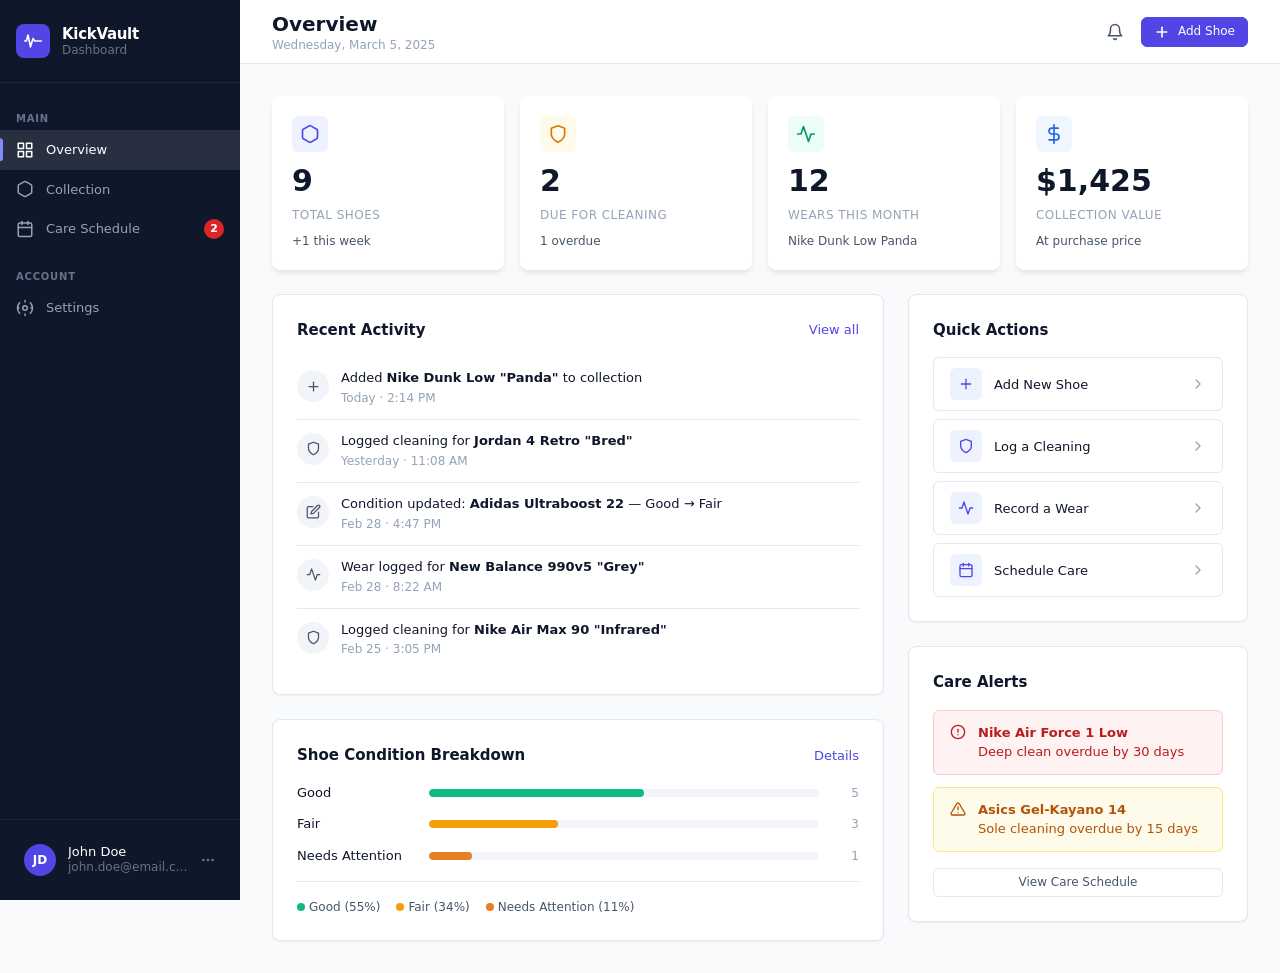
==== index.html @ 6f690f67 "Initial KickVault Dashboard Five-page sneaker collection dashboard built for IxDF Masterclass demo. " ====
<!DOCTYPE html>
<html lang="en">
<head>
  <meta charset="UTF-8" />
  <meta name="viewport" content="width=device-width, initial-scale=1.0" />
  <title>Overview — KickVault Dashboard</title>
  <link rel="stylesheet" href="css/design-system.css" />
  <link rel="stylesheet" href="css/layout.css" />
  <link rel="stylesheet" href="css/overview.css" />
</head>
<body>
<div class="app">

  <!-- Sidebar -->
  <aside class="sidebar">
    <div class="sidebar-brand">
      <div class="sidebar-logo">
        <svg viewBox="0 0 24 24" fill="none" stroke="currentColor" stroke-width="2" stroke-linecap="round" stroke-linejoin="round">
          <path d="M2 12h2l2-7 3 14 3-10 2 3h8"/>
        </svg>
      </div>
      <div class="sidebar-brand-text">
        <div class="sidebar-brand-name">KickVault</div>
        <div class="sidebar-brand-sub">Dashboard</div>
      </div>
    </div>

    <nav class="sidebar-nav">
      <div class="nav-section">
        <div class="nav-section-label">Main</div>
        <a href="index.html" class="nav-link active">
          <svg viewBox="0 0 24 24" fill="none" stroke="currentColor" stroke-width="2" stroke-linecap="round" stroke-linejoin="round"><rect x="3" y="3" width="7" height="7"/><rect x="14" y="3" width="7" height="7"/><rect x="14" y="14" width="7" height="7"/><rect x="3" y="14" width="7" height="7"/></svg>
          <span class="nav-link-label">Overview</span>
        </a>
        <a href="collection.html" class="nav-link">
          <svg viewBox="0 0 24 24" fill="none" stroke="currentColor" stroke-width="2" stroke-linecap="round" stroke-linejoin="round"><path d="M21 16V8a2 2 0 0 0-1-1.73l-7-4a2 2 0 0 0-2 0l-7 4A2 2 0 0 0 3 8v8a2 2 0 0 0 1 1.73l7 4a2 2 0 0 0 2 0l7-4A2 2 0 0 0 21 16z"/></svg>
          <span class="nav-link-label">Collection</span>
        </a>
        <a href="schedule.html" class="nav-link">
          <svg viewBox="0 0 24 24" fill="none" stroke="currentColor" stroke-width="2" stroke-linecap="round" stroke-linejoin="round"><rect x="3" y="4" width="18" height="18" rx="2" ry="2"/><line x1="16" y1="2" x2="16" y2="6"/><line x1="8" y1="2" x2="8" y2="6"/><line x1="3" y1="10" x2="21" y2="10"/></svg>
          <span class="nav-link-label">Care Schedule</span>
          <span class="nav-badge">2</span>
        </a>
      </div>
      <div class="nav-section">
        <div class="nav-section-label">Account</div>
        <a href="settings.html" class="nav-link">
          <svg viewBox="0 0 24 24" fill="none" stroke="currentColor" stroke-width="2" stroke-linecap="round" stroke-linejoin="round"><circle cx="12" cy="12" r="3"/><path d="M19.07 4.93a10 10 0 0 1 0 14.14M4.93 4.93a10 10 0 0 0 0 14.14"/><path d="M12 2v2m0 16v2M2 12h2m16 0h2"/></svg>
          <span class="nav-link-label">Settings</span>
        </a>
      </div>
    </nav>

    <div class="sidebar-footer">
      <div class="sidebar-user">
        <div class="avatar avatar-sm" style="background: var(--color-primary-600); color: white;">JD</div>
        <div class="sidebar-user-info">
          <div class="sidebar-user-name">John Doe</div>
          <div class="sidebar-user-email">john.doe@email.com</div>
        </div>
        <svg class="sidebar-user-chevron" viewBox="0 0 24 24" fill="none" stroke="currentColor" stroke-width="2" stroke-linecap="round" stroke-linejoin="round"><circle cx="12" cy="12" r="1"/><circle cx="19" cy="12" r="1"/><circle cx="5" cy="12" r="1"/></svg>
      </div>
    </div>
  </aside>

  <!-- Main -->
  <div class="main">
    <header class="page-header">
      <div class="header-left">
        <h1 class="page-title">Overview</h1>
        <div class="page-subtitle">Wednesday, March 5, 2025</div>
      </div>
      <div class="header-right">
        <button class="icon-btn icon-btn-badge" aria-label="Notifications" data-tooltip="Notifications">
          <svg viewBox="0 0 24 24" fill="none" stroke="currentColor" stroke-width="2" stroke-linecap="round" stroke-linejoin="round"><path d="M18 8A6 6 0 0 0 6 8c0 7-3 9-3 9h18s-3-2-3-9"/><path d="M13.73 21a2 2 0 0 1-3.46 0"/></svg>
        </button>
        <button class="btn btn-primary btn-sm">
          <svg viewBox="0 0 24 24" fill="none" stroke="currentColor" stroke-width="2.5" stroke-linecap="round" stroke-linejoin="round"><line x1="12" y1="5" x2="12" y2="19"/><line x1="5" y1="12" x2="19" y2="12"/></svg>
          Add Shoe
        </button>
      </div>
    </header>

    <div class="content">

      <!-- Stat Cards -->
      <div class="stat-cards" style="margin-bottom: var(--space-3);">
        <div class="stat-card">
          <div class="stat-card-icon stat-card-icon--primary">
            <svg viewBox="0 0 24 24" fill="none" stroke="currentColor" stroke-width="2" stroke-linecap="round" stroke-linejoin="round"><path d="M21 16V8a2 2 0 0 0-1-1.73l-7-4a2 2 0 0 0-2 0l-7 4A2 2 0 0 0 3 8v8a2 2 0 0 0 1 1.73l7 4a2 2 0 0 0 2 0l7-4A2 2 0 0 0 21 16z"/></svg>
          </div>
          <div class="stat-card-value">9</div>
          <div class="stat-card-label">Total Shoes</div>
          <div class="stat-card-meta">+1 this week</div>
        </div>
        <div class="stat-card">
          <div class="stat-card-icon stat-card-icon--warning">
            <svg viewBox="0 0 24 24" fill="none" stroke="currentColor" stroke-width="2" stroke-linecap="round" stroke-linejoin="round"><path d="M12 22s8-4 8-10V5l-8-3-8 3v7c0 6 8 10 8 10z"/></svg>
          </div>
          <div class="stat-card-value">2</div>
          <div class="stat-card-label">Due for Cleaning</div>
          <div class="stat-card-meta">1 overdue</div>
        </div>
        <div class="stat-card">
          <div class="stat-card-icon stat-card-icon--success">
            <svg viewBox="0 0 24 24" fill="none" stroke="currentColor" stroke-width="2" stroke-linecap="round" stroke-linejoin="round"><polyline points="22 12 18 12 15 21 9 3 6 12 2 12"/></svg>
          </div>
          <div class="stat-card-value">12</div>
          <div class="stat-card-label">Wears This Month</div>
          <div class="stat-card-meta">Nike Dunk Low Panda</div>
        </div>
        <div class="stat-card">
          <div class="stat-card-icon stat-card-icon--info">
            <svg viewBox="0 0 24 24" fill="none" stroke="currentColor" stroke-width="2" stroke-linecap="round" stroke-linejoin="round"><line x1="12" y1="1" x2="12" y2="23"/><path d="M17 5H9.5a3.5 3.5 0 0 0 0 7h5a3.5 3.5 0 0 1 0 7H6"/></svg>
          </div>
          <div class="stat-card-value">$1,425</div>
          <div class="stat-card-label">Collection Value</div>
          <div class="stat-card-meta">At purchase price</div>
        </div>
      </div>

      <!-- Main Grid -->
      <div class="overview-grid">
        <div class="overview-main">

          <!-- Recent Activity -->
          <div class="card">
            <div class="section-head">
              <span class="section-title">Recent Activity</span>
              <span class="section-action">View all</span>
            </div>
            <div class="activity-list">
              <div class="activity-item">
                <div class="activity-icon">
                  <svg viewBox="0 0 24 24" fill="none" stroke="currentColor" stroke-width="2" stroke-linecap="round" stroke-linejoin="round"><line x1="12" y1="5" x2="12" y2="19"/><line x1="5" y1="12" x2="19" y2="12"/></svg>
                </div>
                <div class="activity-body">
                  <div class="activity-text">Added <strong>Nike Dunk Low "Panda"</strong> to collection</div>
                  <div class="activity-time">Today · 2:14 PM</div>
                </div>
              </div>
              <div class="activity-item">
                <div class="activity-icon">
                  <svg viewBox="0 0 24 24" fill="none" stroke="currentColor" stroke-width="2" stroke-linecap="round" stroke-linejoin="round"><path d="M12 22s8-4 8-10V5l-8-3-8 3v7c0 6 8 10 8 10z"/></svg>
                </div>
                <div class="activity-body">
                  <div class="activity-text">Logged cleaning for <strong>Jordan 4 Retro "Bred"</strong></div>
                  <div class="activity-time">Yesterday · 11:08 AM</div>
                </div>
              </div>
              <div class="activity-item">
                <div class="activity-icon">
                  <svg viewBox="0 0 24 24" fill="none" stroke="currentColor" stroke-width="2" stroke-linecap="round" stroke-linejoin="round"><path d="M11 4H4a2 2 0 0 0-2 2v14a2 2 0 0 0 2 2h14a2 2 0 0 0 2-2v-7"/><path d="M18.5 2.5a2.121 2.121 0 0 1 3 3L12 15l-4 1 1-4 9.5-9.5z"/></svg>
                </div>
                <div class="activity-body">
                  <div class="activity-text">Condition updated: <strong>Adidas Ultraboost 22</strong> — Good → Fair</div>
                  <div class="activity-time">Feb 28 · 4:47 PM</div>
                </div>
              </div>
              <div class="activity-item">
                <div class="activity-icon">
                  <svg viewBox="0 0 24 24" fill="none" stroke="currentColor" stroke-width="2" stroke-linecap="round" stroke-linejoin="round"><polyline points="22 12 18 12 15 21 9 3 6 12 2 12"/></svg>
                </div>
                <div class="activity-body">
                  <div class="activity-text">Wear logged for <strong>New Balance 990v5 "Grey"</strong></div>
                  <div class="activity-time">Feb 28 · 8:22 AM</div>
                </div>
              </div>
              <div class="activity-item">
                <div class="activity-icon">
                  <svg viewBox="0 0 24 24" fill="none" stroke="currentColor" stroke-width="2" stroke-linecap="round" stroke-linejoin="round"><path d="M12 22s8-4 8-10V5l-8-3-8 3v7c0 6 8 10 8 10z"/></svg>
                </div>
                <div class="activity-body">
                  <div class="activity-text">Logged cleaning for <strong>Nike Air Max 90 "Infrared"</strong></div>
                  <div class="activity-time">Feb 25 · 3:05 PM</div>
                </div>
              </div>
            </div>
          </div>

          <!-- Condition Overview -->
          <div class="card">
            <div class="section-head">
              <span class="section-title">Shoe Condition Breakdown</span>
              <span class="section-action">Details</span>
            </div>
            <div class="condition-overview">
              <div class="condition-bar-row">
                <span class="condition-bar-label">
                  <span style="font-size: var(--text-sm); color: var(--text-primary);">Good</span>
                </span>
                <div class="condition-bar-track">
                  <div class="condition-bar-fill condition-bar-fill--good" style="width: 55%;"></div>
                </div>
                <span class="condition-bar-count">5</span>
              </div>
              <div class="condition-bar-row">
                <span class="condition-bar-label">
                  <span style="font-size: var(--text-sm); color: var(--text-primary);">Fair</span>
                </span>
                <div class="condition-bar-track">
                  <div class="condition-bar-fill condition-bar-fill--fair" style="width: 33%;"></div>
                </div>
                <span class="condition-bar-count">3</span>
              </div>
              <div class="condition-bar-row">
                <span class="condition-bar-label">
                  <span style="font-size: var(--text-sm); color: var(--text-primary);">Needs Attention</span>
                </span>
                <div class="condition-bar-track">
                  <div class="condition-bar-fill condition-bar-fill--needs-attention" style="width: 11%;"></div>
                </div>
                <span class="condition-bar-count">1</span>
              </div>
            </div>
            <div class="condition-legend" style="margin-top: var(--space-2); padding-top: var(--space-2); border-top: 1px solid var(--border-default);">
              <div class="condition-legend-item">
                <div class="condition-dot condition-dot--good"></div>
                <span>Good (55%)</span>
              </div>
              <div class="condition-legend-item">
                <div class="condition-dot condition-dot--fair"></div>
                <span>Fair (34%)</span>
              </div>
              <div class="condition-legend-item">
                <div class="condition-dot condition-dot--needs-attention"></div>
                <span>Needs Attention (11%)</span>
              </div>
            </div>
          </div>

        </div><!-- /overview-main -->

        <div class="overview-side">

          <!-- Quick Actions -->
          <div class="card">
            <div class="section-head" style="margin-bottom: var(--space-2);">
              <span class="section-title">Quick Actions</span>
            </div>
            <div class="quick-actions">
              <button class="quick-action-btn">
                <div class="quick-action-icon">
                  <svg viewBox="0 0 24 24" fill="none" stroke="currentColor" stroke-width="2" stroke-linecap="round" stroke-linejoin="round"><line x1="12" y1="5" x2="12" y2="19"/><line x1="5" y1="12" x2="19" y2="12"/></svg>
                </div>
                <span class="quick-action-label">Add New Shoe</span>
                <svg class="quick-action-arrow" viewBox="0 0 24 24" fill="none" stroke="currentColor" stroke-width="2" stroke-linecap="round" stroke-linejoin="round"><polyline points="9 18 15 12 9 6"/></svg>
              </button>
              <button class="quick-action-btn">
                <div class="quick-action-icon">
                  <svg viewBox="0 0 24 24" fill="none" stroke="currentColor" stroke-width="2" stroke-linecap="round" stroke-linejoin="round"><path d="M12 22s8-4 8-10V5l-8-3-8 3v7c0 6 8 10 8 10z"/></svg>
                </div>
                <span class="quick-action-label">Log a Cleaning</span>
                <svg class="quick-action-arrow" viewBox="0 0 24 24" fill="none" stroke="currentColor" stroke-width="2" stroke-linecap="round" stroke-linejoin="round"><polyline points="9 18 15 12 9 6"/></svg>
              </button>
              <button class="quick-action-btn">
                <div class="quick-action-icon">
                  <svg viewBox="0 0 24 24" fill="none" stroke="currentColor" stroke-width="2" stroke-linecap="round" stroke-linejoin="round"><polyline points="22 12 18 12 15 21 9 3 6 12 2 12"/></svg>
                </div>
                <span class="quick-action-label">Record a Wear</span>
                <svg class="quick-action-arrow" viewBox="0 0 24 24" fill="none" stroke="currentColor" stroke-width="2" stroke-linecap="round" stroke-linejoin="round"><polyline points="9 18 15 12 9 6"/></svg>
              </button>
              <button class="quick-action-btn">
                <div class="quick-action-icon">
                  <svg viewBox="0 0 24 24" fill="none" stroke="currentColor" stroke-width="2" stroke-linecap="round" stroke-linejoin="round"><rect x="3" y="4" width="18" height="18" rx="2" ry="2"/><line x1="16" y1="2" x2="16" y2="6"/><line x1="8" y1="2" x2="8" y2="6"/><line x1="3" y1="10" x2="21" y2="10"/></svg>
                </div>
                <span class="quick-action-label">Schedule Care</span>
                <svg class="quick-action-arrow" viewBox="0 0 24 24" fill="none" stroke="currentColor" stroke-width="2" stroke-linecap="round" stroke-linejoin="round"><polyline points="9 18 15 12 9 6"/></svg>
              </button>
            </div>
          </div>

          <!-- Care Alerts -->
          <div class="card">
            <div class="section-head">
              <span class="section-title">Care Alerts</span>
            </div>
            <div style="display: flex; flex-direction: column; gap: var(--space-1-5);">
              <div class="alert alert-error">
                <svg viewBox="0 0 24 24" fill="none" stroke="currentColor" stroke-width="2" stroke-linecap="round" stroke-linejoin="round"><circle cx="12" cy="12" r="10"/><line x1="12" y1="8" x2="12" y2="12"/><line x1="12" y1="16" x2="12.01" y2="16"/></svg>
                <div>
                  <div style="font-weight: var(--font-semibold);">Nike Air Force 1 Low</div>
                  <div>Deep clean overdue by 30 days</div>
                </div>
              </div>
              <div class="alert alert-warning">
                <svg viewBox="0 0 24 24" fill="none" stroke="currentColor" stroke-width="2" stroke-linecap="round" stroke-linejoin="round"><path d="M10.29 3.86L1.82 18a2 2 0 0 0 1.71 3h16.94a2 2 0 0 0 1.71-3L13.71 3.86a2 2 0 0 0-3.42 0z"/><line x1="12" y1="9" x2="12" y2="13"/><line x1="12" y1="17" x2="12.01" y2="17"/></svg>
                <div>
                  <div style="font-weight: var(--font-semibold);">Asics Gel-Kayano 14</div>
                  <div>Sole cleaning overdue by 15 days</div>
                </div>
              </div>
              <a href="schedule.html" class="btn btn-tertiary btn-sm w-full" style="justify-content: center; margin-top: var(--space-0-5);">View Care Schedule</a>
            </div>
          </div>

        </div><!-- /overview-side -->
      </div><!-- /overview-grid -->

    </div><!-- /content -->
  </div><!-- /main -->
</div><!-- /app -->

<script src="js/main.js"></script>
</body>
</html>
---- css/design-system.css ----
/* ============================================================
   KICKVAULT DASHBOARD — DESIGN SYSTEM
   Version 1.0

   Contents:
     1. Design Tokens
     2. Base Reset
     3. Documented Components
        - Button
        - Input / Select / Textarea
        - Badge
        - Card
        - Alert / Banner
        - Modal
        - Tooltip
        - Avatar
        - Toggle / Switch
        - Navigation Sidebar
   ============================================================ */


/* ============================================================
   1. DESIGN TOKENS
   ============================================================ */

:root {

  /* --- Color Scale: Neutrals (Slate) --- */
  --color-neutral-50:  #f8fafc;
  --color-neutral-100: #f1f5f9;
  --color-neutral-200: #e2e8f0;
  --color-neutral-300: #cbd5e1;
  --color-neutral-400: #94a3b8;
  --color-neutral-500: #64748b;
  --color-neutral-600: #475569;
  --color-neutral-700: #334155;
  --color-neutral-800: #1e293b;
  --color-neutral-900: #0f172a;

  /* --- Color Scale: Primary (Indigo) --- */
  --color-primary-50:  #eef2ff;
  --color-primary-100: #e0e7ff;
  --color-primary-200: #c7d2fe;
  --color-primary-300: #a5b4fc;
  --color-primary-400: #818cf8;
  --color-primary-500: #6366f1;
  --color-primary-600: #4f46e5;
  --color-primary-700: #4338ca;
  --color-primary-800: #3730a3;
  --color-primary-900: #312e81;

  /* --- Color Scale: Success (Emerald) --- */
  --color-success-50:  #ecfdf5;
  --color-success-100: #d1fae5;
  --color-success-200: #a7f3d0;
  --color-success-500: #10b981;
  --color-success-600: #059669;
  --color-success-700: #047857;

  /* --- Color Scale: Warning (Amber) --- */
  --color-warning-50:  #fffbeb;
  --color-warning-100: #fef3c7;
  --color-warning-200: #fde68a;
  --color-warning-500: #f59e0b;
  --color-warning-600: #d97706;
  --color-warning-700: #b45309;

  /* --- Color Scale: Error (Red) --- */
  --color-error-50:  #fef2f2;
  --color-error-100: #fee2e2;
  --color-error-200: #fecaca;
  --color-error-500: #ef4444;
  --color-error-600: #dc2626;
  --color-error-700: #b91c1c;

  /* --- Color Scale: Info (Blue) --- */
  --color-info-50:  #eff6ff;
  --color-info-100: #dbeafe;
  --color-info-200: #bfdbfe;
  --color-info-500: #3b82f6;
  --color-info-600: #2563eb;
  --color-info-700: #1d4ed8;

  /* --- Surface Aliases --- */
  --surface-default: #ffffff;
  --surface-subtle:  var(--color-neutral-50);
  --surface-raised:  #ffffff;

  /* --- Text Aliases --- */
  --text-primary:   var(--color-neutral-900);
  --text-secondary: var(--color-neutral-600);
  --text-tertiary:  var(--color-neutral-400);
  --text-inverse:   #ffffff;
  --text-brand:     var(--color-primary-600);

  /* --- Border Aliases --- */
  --border-default: var(--color-neutral-200);
  --border-strong:  var(--color-neutral-300);
  --border-brand:   var(--color-primary-300);

  /* --- Spacing Scale (8pt grid) --- */
  --space-0-5: 4px;
  --space-1:   8px;
  --space-1-5: 12px;
  --space-2:   16px;
  --space-3:   24px;
  --space-4:   32px;
  --space-5:   40px;
  --space-6:   48px;
  --space-8:   64px;
  --space-10:  80px;
  --space-12:  96px;

  /* --- Typography: Font Sizes --- */
  --text-xs:   12px;
  --text-sm:   13px;
  --text-base: 15px;
  --text-lg:   17px;
  --text-xl:   20px;
  --text-2xl:  24px;
  --text-3xl:  30px;
  --text-4xl:  36px;

  /* --- Typography: Font Weights --- */
  --font-normal:   400;
  --font-medium:   500;
  --font-semibold: 600;
  --font-bold:     700;

  /* --- Typography: Line Heights --- */
  --leading-tight:   1.25;
  --leading-snug:    1.375;
  --leading-normal:  1.5;
  --leading-relaxed: 1.625;

  /* --- Border Radius --- */
  --radius-sm:   4px;
  --radius-md:   6px;
  --radius-lg:   8px;
  --radius-xl:   12px;
  --radius-2xl:  16px;
  --radius-full: 9999px;

  /* --- Elevation / Shadows --- */
  --shadow-sm: 0 1px 2px 0 rgba(0, 0, 0, 0.05);
  --shadow-md: 0 4px 6px -1px rgba(0, 0, 0, 0.07), 0 2px 4px -1px rgba(0, 0, 0, 0.05);
  --shadow-lg: 0 10px 15px -3px rgba(0, 0, 0, 0.08), 0 4px 6px -2px rgba(0, 0, 0, 0.04);

  /* --- Transitions --- */
  --transition-fast: 100ms ease;
  --transition-base: 200ms ease;
  --transition-slow: 300ms ease;
}


/* ============================================================
   2. BASE RESET
   ============================================================ */

*, *::before, *::after {
  box-sizing: border-box;
  margin: 0;
  padding: 0;
}

body {
  font-family: -apple-system, BlinkMacSystemFont, 'Segoe UI', system-ui, sans-serif;
  font-size: var(--text-base);
  font-weight: var(--font-normal);
  color: var(--text-primary);
  background: var(--surface-subtle);
  line-height: var(--leading-normal);
  -webkit-font-smoothing: antialiased;
}

a { color: inherit; text-decoration: none; }

button { font-family: inherit; }

img, svg { display: block; }


/* ============================================================
   3. DOCUMENTED COMPONENTS
   ============================================================ */


/* --- Button --- */

.btn {
  display: inline-flex;
  align-items: center;
  justify-content: center;
  gap: var(--space-1);
  padding: 8px var(--space-2);
  font-size: var(--text-sm);
  font-weight: var(--font-medium);
  font-family: inherit;
  line-height: var(--leading-tight);
  border-radius: var(--radius-md);
  border: 1px solid transparent;
  cursor: pointer;
  transition:
    background-color var(--transition-fast),
    border-color     var(--transition-fast),
    color            var(--transition-fast),
    box-shadow       var(--transition-fast);
  text-decoration: none;
  white-space: nowrap;
  user-select: none;
}

.btn svg {
  width: 16px;
  height: 16px;
  flex-shrink: 0;
}

/* Primary */
.btn-primary {
  background: var(--color-primary-600);
  color: var(--text-inverse);
  border-color: var(--color-primary-600);
}
.btn-primary:hover {
  background: var(--color-primary-700);
  border-color: var(--color-primary-700);
}
.btn-primary:active {
  background: var(--color-primary-800);
  border-color: var(--color-primary-800);
}

/* Secondary */
.btn-secondary {
  background: var(--surface-default);
  color: var(--color-primary-600);
  border-color: var(--color-primary-200);
}
.btn-secondary:hover {
  background: var(--color-primary-50);
  border-color: var(--color-primary-300);
}

/* Tertiary */
.btn-tertiary {
  background: transparent;
  color: var(--text-secondary);
  border-color: var(--border-default);
}
.btn-tertiary:hover {
  background: var(--color-neutral-100);
  color: var(--text-primary);
}

/* Ghost */
.btn-ghost {
  background: transparent;
  color: var(--text-secondary);
  border-color: transparent;
}
.btn-ghost:hover {
  background: var(--color-neutral-100);
  color: var(--text-primary);
}

/* Destructive */
.btn-destructive {
  background: var(--color-error-600);
  color: var(--text-inverse);
  border-color: var(--color-error-600);
}
.btn-destructive:hover {
  background: var(--color-error-700);
  border-color: var(--color-error-700);
}

/* Sizes */
.btn-sm {
  padding: 6px var(--space-1-5);
  font-size: var(--text-xs);
}
.btn-lg {
  padding: 10px var(--space-3);
  font-size: var(--text-base);
}

/* States */
.btn:disabled,
.btn[aria-disabled="true"] {
  opacity: 0.45;
  cursor: not-allowed;
  pointer-events: none;
}


/* --- Input / Select / Textarea --- */

.input,
.select,
.textarea {
  display: block;
  width: 100%;
  padding: 8px var(--space-1-5);
  font-size: var(--text-sm);
  font-family: inherit;
  color: var(--text-primary);
  background: var(--surface-default);
  border: 1px solid var(--border-default);
  border-radius: var(--radius-md);
  outline: none;
  appearance: none;
  line-height: var(--leading-normal);
  transition:
    border-color var(--transition-fast),
    box-shadow   var(--transition-fast);
}

.input:hover,
.select:hover,
.textarea:hover {
  border-color: var(--border-strong);
}

.input:focus,
.select:focus,
.textarea:focus {
  border-color: var(--color-primary-400);
  box-shadow: 0 0 0 3px var(--color-primary-100);
}

.input::placeholder,
.textarea::placeholder {
  color: var(--text-tertiary);
}

.input-error {
  border-color: var(--color-error-400);
}
.input-error:focus {
  border-color: var(--color-error-500);
  box-shadow: 0 0 0 3px var(--color-error-100);
}

.input-group {
  display: flex;
  flex-direction: column;
  gap: var(--space-0-5);
}
.input-label {
  font-size: var(--text-sm);
  font-weight: var(--font-medium);
  color: var(--text-secondary);
}
.input-hint {
  font-size: var(--text-xs);
  color: var(--text-tertiary);
}

/* Select wrapper (custom arrow) */
.select-wrapper {
  position: relative;
}
.select-wrapper .select {
  padding-right: var(--space-4);
  cursor: pointer;
}
.select-wrapper::after {
  content: '';
  position: absolute;
  right: var(--space-1-5);
  top: 50%;
  transform: translateY(-50%);
  width: 0;
  height: 0;
  border-left: 4px solid transparent;
  border-right: 4px solid transparent;
  border-top: 5px solid var(--color-neutral-400);
  pointer-events: none;
}

/* Textarea */
.textarea {
  resize: vertical;
  min-height: 100px;
}


/* --- Badge / Status Indicator --- */

.badge {
  display: inline-flex;
  align-items: center;
  gap: var(--space-0-5);
  padding: 4px 8px;
  font-size: var(--text-xs);
  font-weight: var(--font-medium);
  line-height: 1;
  border-radius: var(--radius-full);
  white-space: nowrap;
}

.badge-success { background: var(--color-success-50); color: var(--color-success-700); }
.badge-warning { background: var(--color-warning-50); color: var(--color-warning-700); }
.badge-error   { background: var(--color-error-50);   color: var(--color-error-700);   }
.badge-info    { background: var(--color-info-50);    color: var(--color-info-700);    }
.badge-neutral { background: var(--color-neutral-100); color: var(--color-neutral-600); }

/* Dot indicator */
.badge::before {
  content: none;
}
.badge.badge--dot::before {
  content: '';
  width: 6px;
  height: 6px;
  border-radius: var(--radius-full);
  background: currentColor;
}


/* --- Card --- */

.card {
  background: var(--surface-default);
  border-radius: var(--radius-lg);
  border: 1px solid var(--border-default);
  padding: var(--space-3);
  box-shadow: var(--shadow-sm);
}

.card-outlined {
  background: transparent;
  box-shadow: none;
}

.card-interactive {
  cursor: pointer;
  transition:
    box-shadow    var(--transition-base),
    border-color  var(--transition-base);
}
.card-interactive:hover {
  box-shadow: var(--shadow-md);
  border-color: var(--color-neutral-300);
}


/* --- Alert / Banner --- */

.alert {
  display: flex;
  align-items: flex-start;
  gap: var(--space-1-5);
  padding: 12px 16px;
  border-radius: var(--radius-md);
  font-size: var(--text-sm);
  line-height: var(--leading-normal);
}

.alert svg {
  width: 16px;
  height: 16px;
  flex-shrink: 0;
  margin-top: 1px;
}

.alert-success {
  background: var(--color-success-50);
  color: var(--color-success-700);
  border: 1px solid var(--color-success-200);
}
.alert-warning {
  background: var(--color-warning-50);
  color: var(--color-warning-700);
  border: 1px solid var(--color-warning-200);
}
.alert-error {
  background: var(--color-error-50);
  color: var(--color-error-700);
  border: 1px solid var(--color-error-200);
}
.alert-info {
  background: var(--color-info-50);
  color: var(--color-info-700);
  border: 1px solid var(--color-info-200);
}


/* --- Modal --- */

.modal-overlay {
  position: fixed;
  inset: 0;
  background: rgba(15, 23, 42, 0.5);
  display: flex;
  align-items: center;
  justify-content: center;
  z-index: 1000;
  padding: var(--space-4);
}

.modal {
  background: var(--surface-default);
  border-radius: var(--radius-xl);
  box-shadow: var(--shadow-lg);
  padding: var(--space-4);
  width: 100%;
  max-width: 480px;
}

.modal-header {
  display: flex;
  align-items: center;
  justify-content: space-between;
  margin-bottom: var(--space-3);
}

.modal-title {
  font-size: var(--text-lg);
  font-weight: var(--font-semibold);
  color: var(--text-primary);
}

.modal-footer {
  display: flex;
  justify-content: flex-end;
  gap: var(--space-1-5);
  margin-top: var(--space-4);
  padding-top: var(--space-3);
  border-top: 1px solid var(--border-default);
}


/* --- Tooltip --- */

[data-tooltip] {
  position: relative;
}

[data-tooltip]::after {
  content: attr(data-tooltip);
  position: absolute;
  bottom: calc(100% + 6px);
  left: 50%;
  transform: translateX(-50%);
  background: var(--color-neutral-900);
  color: var(--text-inverse);
  font-size: var(--text-xs);
  font-weight: var(--font-medium);
  padding: 5px 8px;
  border-radius: var(--radius-sm);
  white-space: nowrap;
  opacity: 0;
  pointer-events: none;
  transition: opacity var(--transition-fast);
  z-index: 200;
}

[data-tooltip]:hover::after {
  opacity: 1;
}


/* --- Avatar --- */

.avatar {
  display: inline-flex;
  align-items: center;
  justify-content: center;
  border-radius: var(--radius-full);
  font-weight: var(--font-semibold);
  background: var(--color-primary-100);
  color: var(--color-primary-700);
  flex-shrink: 0;
  overflow: hidden;
}

.avatar-sm { width: 32px; height: 32px; font-size: var(--text-xs); }
.avatar-md { width: 40px; height: 40px; font-size: var(--text-sm); }
.avatar-lg { width: 48px; height: 48px; font-size: var(--text-base); }
.avatar-xl { width: 64px; height: 64px; font-size: var(--text-xl); }


/* --- Toggle / Switch --- */

.toggle-wrapper {
  display: flex;
  align-items: center;
  gap: var(--space-1-5);
}

.toggle {
  position: relative;
  display: inline-block;
  width: 36px;
  height: 20px;
  cursor: pointer;
  flex-shrink: 0;
}

.toggle input {
  opacity: 0;
  width: 0;
  height: 0;
  position: absolute;
}

.toggle-track {
  position: absolute;
  inset: 0;
  background: var(--color-neutral-300);
  border-radius: var(--radius-full);
  transition: background var(--transition-fast);
}

.toggle input:checked + .toggle-track {
  background: var(--color-primary-500);
}

.toggle-thumb {
  position: absolute;
  top: 2px;
  left: 2px;
  width: 16px;
  height: 16px;
  background: white;
  border-radius: var(--radius-full);
  box-shadow: var(--shadow-sm);
  transition: transform var(--transition-fast);
  pointer-events: none;
}

.toggle input:checked ~ .toggle-thumb {
  transform: translateX(16px);
}

.toggle-label {
  font-size: var(--text-sm);
  color: var(--text-primary);
  cursor: pointer;
  user-select: none;
}
---- css/layout.css ----
/* ============================================================
   KICKVAULT DASHBOARD — SHARED LAYOUT
   Sidebar navigation, page header, content grid
   ============================================================ */


/* ---- Page Shell ---- */

.app {
  display: flex;
  min-height: 100vh;
}


/* ---- Sidebar ---- */

.sidebar {
  width: 240px;
  flex-shrink: 0;
  background: var(--color-neutral-900);
  display: flex;
  flex-direction: column;
  position: fixed;
  top: 0;
  left: 0;
  height: 100vh;
  z-index: 100;
  overflow: hidden;
}

/* Brand */
.sidebar-brand {
  padding: var(--space-3) var(--space-2);
  border-bottom: 1px solid rgba(255, 255, 255, 0.07);
  display: flex;
  align-items: center;
  gap: var(--space-1-5);
  flex-shrink: 0;
}

.sidebar-logo {
  width: 34px;
  height: 34px;
  background: var(--color-primary-600);
  border-radius: var(--radius-lg);
  display: flex;
  align-items: center;
  justify-content: center;
  flex-shrink: 0;
}

.sidebar-logo svg {
  width: 20px;
  height: 20px;
  color: white;
}

.sidebar-brand-text {}

.sidebar-brand-name {
  font-size: var(--text-base);
  font-weight: var(--font-bold);
  color: white;
  letter-spacing: -0.02em;
  line-height: 1.2;
}

.sidebar-brand-sub {
  font-size: var(--text-xs);
  color: var(--color-neutral-500);
  font-weight: var(--font-normal);
  line-height: 1.2;
}

/* Navigation */
.sidebar-nav {
  flex: 1;
  padding: var(--space-2) 0;
  overflow-y: auto;
}

.nav-section {
  margin-bottom: var(--space-1);
}

.nav-section-label {
  padding: var(--space-1-5) var(--space-2) var(--space-0-5);
  font-size: 10px;
  font-weight: var(--font-semibold);
  color: var(--color-neutral-500);
  text-transform: uppercase;
  letter-spacing: 0.08em;
}

.nav-link {
  display: flex;
  align-items: center;
  gap: var(--space-1-5);
  padding: 10px var(--space-2);
  color: var(--color-neutral-400);
  font-size: var(--text-sm);
  font-weight: var(--font-medium);
  transition:
    color            var(--transition-fast),
    background-color var(--transition-fast);
  position: relative;
  cursor: pointer;
}

.nav-link:hover {
  color: white;
  background: rgba(255, 255, 255, 0.06);
}

.nav-link.active {
  color: white;
  background: rgba(255, 255, 255, 0.1);
}

.nav-link.active::before {
  content: '';
  position: absolute;
  left: 0;
  top: 50%;
  transform: translateY(-50%);
  height: 60%;
  width: 3px;
  background: var(--color-primary-400);
  border-radius: 0 var(--radius-sm) var(--radius-sm) 0;
}

.nav-link svg {
  width: 18px;
  height: 18px;
  flex-shrink: 0;
}

.nav-link-label {
  flex: 1;
}

.nav-badge {
  display: inline-flex;
  align-items: center;
  justify-content: center;
  min-width: 20px;
  height: 20px;
  padding: 0 6px;
  background: var(--color-error-600);
  color: white;
  font-size: 11px;
  font-weight: var(--font-semibold);
  border-radius: var(--radius-full);
}

/* Footer */
.sidebar-footer {
  padding: var(--space-2);
  border-top: 1px solid rgba(255, 255, 255, 0.07);
  flex-shrink: 0;
}

.sidebar-user {
  display: flex;
  align-items: center;
  gap: var(--space-1-5);
  padding: var(--space-1);
  border-radius: var(--radius-md);
  cursor: pointer;
  transition: background var(--transition-fast);
}

.sidebar-user:hover {
  background: rgba(255, 255, 255, 0.06);
}

.sidebar-user-info {
  flex: 1;
  min-width: 0;
}

.sidebar-user-name {
  font-size: var(--text-sm);
  font-weight: var(--font-medium);
  color: white;
  white-space: nowrap;
  overflow: hidden;
  text-overflow: ellipsis;
  line-height: 1.3;
}

.sidebar-user-email {
  font-size: var(--text-xs);
  color: var(--color-neutral-500);
  white-space: nowrap;
  overflow: hidden;
  text-overflow: ellipsis;
  line-height: 1.3;
}

.sidebar-user-chevron {
  width: 16px;
  height: 16px;
  color: var(--color-neutral-500);
  flex-shrink: 0;
}


/* ---- Main Area ---- */

.main {
  flex: 1;
  margin-left: 240px;
  display: flex;
  flex-direction: column;
  min-height: 100vh;
}


/* ---- Page Header ---- */

.page-header {
  background: var(--surface-default);
  border-bottom: 1px solid var(--border-default);
  padding: 0 var(--space-4);
  height: 64px;
  display: flex;
  align-items: center;
  justify-content: space-between;
  position: sticky;
  top: 0;
  z-index: 10;
  gap: var(--space-3);
}

.header-left {
  display: flex;
  flex-direction: column;
  justify-content: center;
  min-width: 0;
}

.page-title {
  font-size: var(--text-xl);
  font-weight: var(--font-semibold);
  color: var(--text-primary);
  line-height: var(--leading-tight);
  white-space: nowrap;
}

.page-subtitle {
  font-size: var(--text-xs);
  color: var(--text-tertiary);
  margin-top: 2px;
  line-height: 1;
}

.header-right {
  display: flex;
  align-items: center;
  gap: var(--space-1);
  flex-shrink: 0;
}

/* Icon button — documented variant (ghost) */
.icon-btn {
  display: inline-flex;
  align-items: center;
  justify-content: center;
  width: 36px;
  height: 36px;
  border-radius: var(--radius-md);
  border: none;
  background: transparent;
  color: var(--text-secondary);
  cursor: pointer;
  transition:
    background-color var(--transition-fast),
    color            var(--transition-fast);
}

.icon-btn:hover {
  background: var(--color-neutral-100);
  color: var(--text-primary);
}

.icon-btn svg {
  width: 18px;
  height: 18px;
}

.icon-btn-badge {
  position: relative;
}

.icon-btn-badge::after {
  content: '';
  position: absolute;
  top: 6px;
  right: 6px;
  width: 8px;
  height: 8px;
  background: var(--color-error-500);
  border-radius: var(--radius-full);
  border: 2px solid white;
}


/* ---- Content Area ---- */

.content {
  padding: var(--space-4);
  flex: 1;
}

.content-header {
  margin-bottom: var(--space-4);
}

/* Row layout helpers */
.row {
  display: flex;
  gap: var(--space-3);
}

.row-wrap {
  flex-wrap: wrap;
}

/* Grid helpers */
.grid-2 { display: grid; grid-template-columns: repeat(2, 1fr); gap: var(--space-3); }
.grid-3 { display: grid; grid-template-columns: repeat(3, 1fr); gap: var(--space-3); }
.grid-4 { display: grid; grid-template-columns: repeat(4, 1fr); gap: var(--space-3); }


/* ---- Section heading within page ---- */

.section-head {
  display: flex;
  align-items: center;
  justify-content: space-between;
  margin-bottom: var(--space-2);
}

.section-title {
  font-size: var(--text-base);
  font-weight: var(--font-semibold);
  color: var(--text-primary);
}

.section-action {
  font-size: var(--text-sm);
  font-weight: var(--font-medium);
  color: var(--text-brand);
  cursor: pointer;
}

.section-action:hover {
  color: var(--color-primary-700);
}


/* ---- Empty state ---- */

.empty-state {
  text-align: center;
  padding: var(--space-8) var(--space-4);
  color: var(--text-tertiary);
}

.empty-state-icon {
  font-size: 40px;
  margin-bottom: var(--space-2);
}

.empty-state-text {
  font-size: var(--text-sm);
}


/* ---- Utility classes ---- */

.text-xs      { font-size: var(--text-xs); }
.text-sm      { font-size: var(--text-sm); }
.text-base    { font-size: var(--text-base); }
.text-lg      { font-size: var(--text-lg); }
.text-xl      { font-size: var(--text-xl); }
.text-2xl     { font-size: var(--text-2xl); }
.text-3xl     { font-size: var(--text-3xl); }

.font-medium   { font-weight: var(--font-medium); }
.font-semibold { font-weight: var(--font-semibold); }
.font-bold     { font-weight: var(--font-bold); }

.text-secondary { color: var(--text-secondary); }
.text-tertiary  { color: var(--text-tertiary); }
.text-brand     { color: var(--text-brand); }

.mt-1  { margin-top: var(--space-1); }
.mt-2  { margin-top: var(--space-2); }
.mt-3  { margin-top: var(--space-3); }
.mt-4  { margin-top: var(--space-4); }
.mb-1  { margin-bottom: var(--space-1); }
.mb-2  { margin-bottom: var(--space-2); }
.mb-3  { margin-bottom: var(--space-3); }
.mb-4  { margin-bottom: var(--space-4); }

.flex          { display: flex; }
.flex-col      { flex-direction: column; }
.items-center  { align-items: center; }
.justify-between { justify-content: space-between; }
.gap-1   { gap: var(--space-1); }
.gap-2   { gap: var(--space-2); }
.gap-3   { gap: var(--space-3); }
.flex-1  { flex: 1; }

.w-full  { width: 100%; }
.sr-only {
  position: absolute;
  width: 1px;
  height: 1px;
  padding: 0;
  margin: -1px;
  overflow: hidden;
  clip: rect(0,0,0,0);
  white-space: nowrap;
  border: 0;
}
---- css/overview.css ----
/* ============================================================
   OVERVIEW PAGE — Page-specific styles
   ============================================================

   NOTE: This file contains one-off patterns and intentional
   design system gaps for demo purposes.

   Gaps present on this page:
   - .stat-card: layout not captured as a component
   - .quick-action-btn: full-width icon+label variant missing from .btn
   - .condition-needs-attention: hardcoded color value
   ============================================================ */


/* ---- Overview grid layout ---- */

.overview-grid {
  display: grid;
  grid-template-columns: 1fr 340px;
  gap: var(--space-3);
  align-items: start;
}

.overview-main {
  display: flex;
  flex-direction: column;
  gap: var(--space-3);
}

.overview-side {
  display: flex;
  flex-direction: column;
  gap: var(--space-3);
}


/* ---- Stat Cards
   GAP: One-off layout component — not in the design system.
   Uses custom padding (20px), no border (just shadow), custom
   value/label arrangement. Should be extracted as a StatCard
   component but hasn't been documented.
   ---- */

.stat-cards {
  display: grid;
  grid-template-columns: repeat(4, 1fr);
  gap: var(--space-2);
}

.stat-card {
  background: var(--surface-default);
  border-radius: var(--radius-lg);
  padding: 20px;
  box-shadow: var(--shadow-md);
  display: flex;
  flex-direction: column;
  gap: 6px;
}

.stat-card-icon {
  width: 36px;
  height: 36px;
  border-radius: var(--radius-md);
  display: flex;
  align-items: center;
  justify-content: center;
  margin-bottom: 4px;
}

.stat-card-icon svg {
  width: 20px;
  height: 20px;
}

.stat-card-icon--primary {
  background: var(--color-primary-50);
  color: var(--color-primary-600);
}

.stat-card-icon--warning {
  background: var(--color-warning-50);
  color: var(--color-warning-600);
}

.stat-card-icon--success {
  background: var(--color-success-50);
  color: var(--color-success-600);
}

.stat-card-icon--info {
  background: var(--color-info-50);
  color: var(--color-info-600);
}

.stat-card-value {
  font-size: var(--text-3xl);
  font-weight: var(--font-bold);
  color: var(--text-primary);
  line-height: var(--leading-tight);
}

.stat-card-label {
  font-size: var(--text-xs);
  font-weight: var(--font-medium);
  color: var(--text-tertiary);
  text-transform: uppercase;
  letter-spacing: 0.04em;
}

.stat-card-meta {
  font-size: var(--text-xs);
  color: var(--text-secondary);
  margin-top: 2px;
}


/* ---- Recent Activity ---- */

.activity-list {
  display: flex;
  flex-direction: column;
  gap: 0;
}

.activity-item {
  display: flex;
  align-items: flex-start;
  gap: var(--space-1-5);
  padding: var(--space-1-5) 0;
  border-bottom: 1px solid var(--border-default);
}

.activity-item:last-child {
  border-bottom: none;
}

.activity-icon {
  width: 32px;
  height: 32px;
  border-radius: var(--radius-full);
  background: var(--color-neutral-100);
  display: flex;
  align-items: center;
  justify-content: center;
  flex-shrink: 0;
  margin-top: 1px;
}

.activity-icon svg {
  width: 15px;
  height: 15px;
  color: var(--text-secondary);
}

.activity-body {
  flex: 1;
  min-width: 0;
}

.activity-text {
  font-size: var(--text-sm);
  color: var(--text-primary);
  line-height: var(--leading-snug);
}

.activity-text strong {
  font-weight: var(--font-semibold);
}

.activity-time {
  font-size: var(--text-xs);
  color: var(--text-tertiary);
  margin-top: 2px;
}


/* ---- Condition Overview ---- */

.condition-overview {
  display: flex;
  flex-direction: column;
  gap: var(--space-1-5);
}

.condition-bar-row {
  display: flex;
  align-items: center;
  gap: var(--space-1-5);
}

.condition-bar-label {
  font-size: var(--text-sm);
  color: var(--text-secondary);
  width: 120px;
  flex-shrink: 0;
}

.condition-bar-track {
  flex: 1;
  height: 8px;
  background: var(--color-neutral-100);
  border-radius: var(--radius-full);
  overflow: hidden;
}

.condition-bar-fill {
  height: 100%;
  border-radius: var(--radius-full);
}

.condition-bar-fill--good {
  background: var(--color-success-500);
}

.condition-bar-fill--fair {
  background: var(--color-warning-500);
}

/* GAP: Hardcoded color value.
   This should reference var(--color-warning-600) for the
   "Needs Attention" status, but it uses a hardcoded hex
   instead. The token exists in the system but wasn't used. */
.condition-bar-fill--needs-attention {
  background: #e67e22;
}

.condition-bar-count {
  font-size: var(--text-xs);
  font-weight: var(--font-medium);
  color: var(--text-tertiary);
  width: 28px;
  text-align: right;
  flex-shrink: 0;
}

.condition-legend {
  display: flex;
  gap: var(--space-2);
  margin-top: var(--space-1);
}

.condition-legend-item {
  display: flex;
  align-items: center;
  gap: var(--space-0-5);
  font-size: var(--text-xs);
  color: var(--text-secondary);
}

.condition-dot {
  width: 8px;
  height: 8px;
  border-radius: var(--radius-full);
}

.condition-dot--good            { background: var(--color-success-500); }
.condition-dot--fair            { background: var(--color-warning-500); }

/* GAP: Same hardcoded color issue as bar fill above */
.condition-dot--needs-attention { background: #e67e22; }


/* ---- Quick Actions
   GAP: Full-width icon+label button variant not in .btn component.
   These are styled as wide action buttons with an icon on the left
   and left-aligned label — a pattern used only here, not documented.
   ---- */

.quick-actions {
  display: flex;
  flex-direction: column;
  gap: var(--space-1);
}

.quick-action-btn {
  display: flex;
  align-items: center;
  gap: var(--space-1-5);
  width: 100%;
  padding: 10px var(--space-2);
  background: var(--surface-default);
  border: 1px solid var(--border-default);
  border-radius: var(--radius-md);
  font-size: var(--text-sm);
  font-weight: var(--font-medium);
  color: var(--text-primary);
  cursor: pointer;
  transition:
    background-color var(--transition-fast),
    border-color     var(--transition-fast);
  font-family: inherit;
  text-align: left;
}

.quick-action-btn:hover {
  background: var(--color-primary-50);
  border-color: var(--color-primary-200);
}

.quick-action-icon {
  width: 32px;
  height: 32px;
  border-radius: var(--radius-md);
  background: var(--color-primary-50);
  color: var(--color-primary-600);
  display: flex;
  align-items: center;
  justify-content: center;
  flex-shrink: 0;
}

.quick-action-icon svg {
  width: 16px;
  height: 16px;
}

.quick-action-label {
  flex: 1;
}

.quick-action-arrow {
  color: var(--text-tertiary);
  width: 16px;
  height: 16px;
}
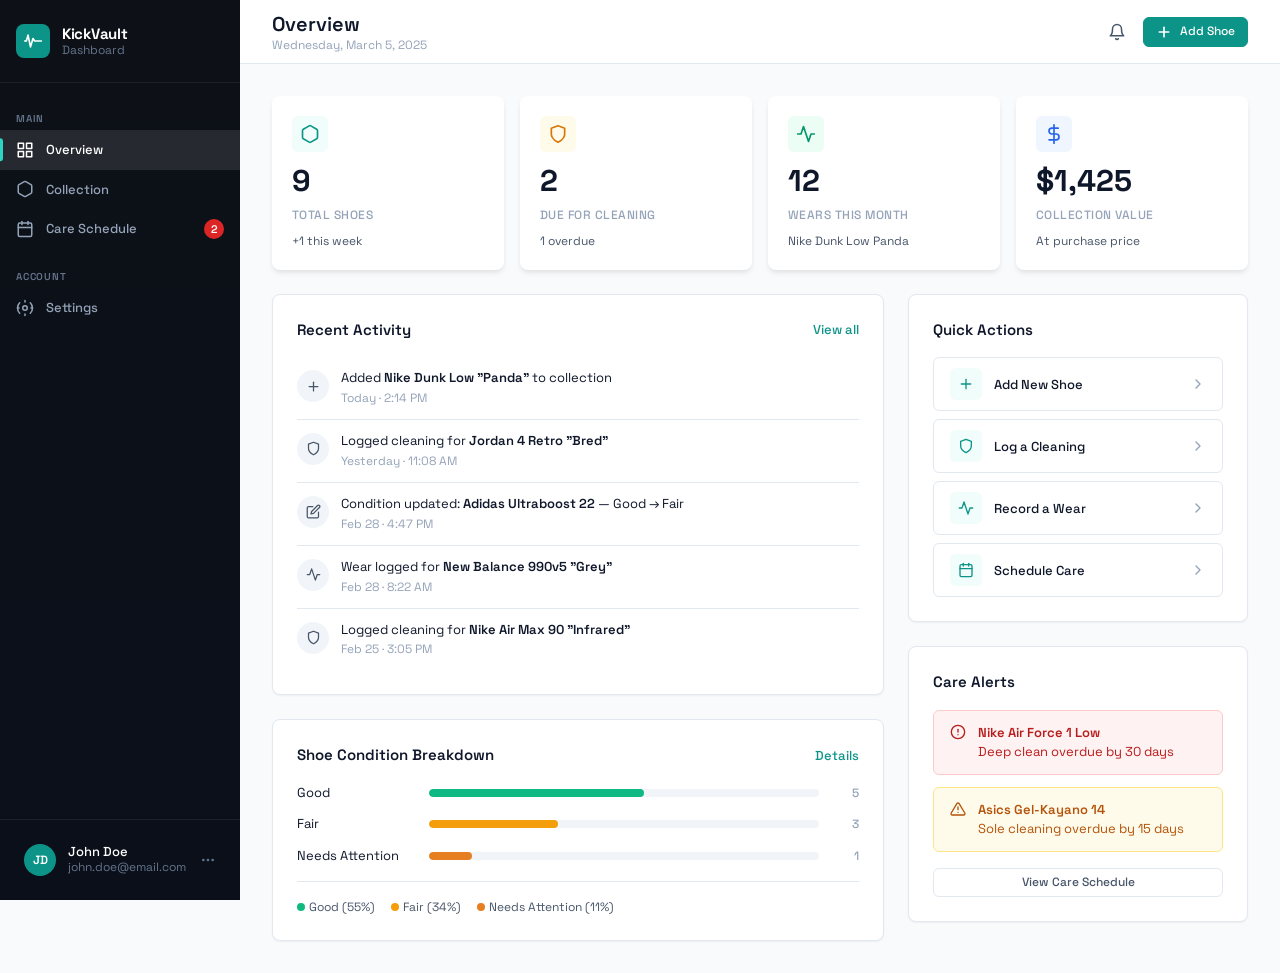
==== commit bee76c6f: "Improve UI: Space Grotesk font, teal palette, accessibility, motion - Typography: replace generic sy" ====
--- a/index.html
+++ b/index.html
@@ -4,6 +4,9 @@
   <meta charset="UTF-8" />
   <meta name="viewport" content="width=device-width, initial-scale=1.0" />
   <title>Overview — KickVault Dashboard</title>
+  <link rel="preconnect" href="https://fonts.googleapis.com">
+  <link rel="preconnect" href="https://fonts.gstatic.com" crossorigin>
+  <link href="https://fonts.googleapis.com/css2?family=Space+Grotesk:wght@300;400;500;600;700&display=swap" rel="stylesheet">
   <link rel="stylesheet" href="css/design-system.css" />
   <link rel="stylesheet" href="css/layout.css" />
   <link rel="stylesheet" href="css/overview.css" />
--- a/css/design-system.css
+++ b/css/design-system.css
@@ -37,17 +37,17 @@
   --color-neutral-800: #1e293b;
   --color-neutral-900: #0f172a;
 
-  /* --- Color Scale: Primary (Indigo) --- */
-  --color-primary-50:  #eef2ff;
-  --color-primary-100: #e0e7ff;
-  --color-primary-200: #c7d2fe;
-  --color-primary-300: #a5b4fc;
-  --color-primary-400: #818cf8;
-  --color-primary-500: #6366f1;
-  --color-primary-600: #4f46e5;
-  --color-primary-700: #4338ca;
-  --color-primary-800: #3730a3;
-  --color-primary-900: #312e81;
+  /* --- Color Scale: Primary (Teal) --- */
+  --color-primary-50:  #f0fdfa;
+  --color-primary-100: #ccfbf1;
+  --color-primary-200: #99f6e4;
+  --color-primary-300: #5eead4;
+  --color-primary-400: #2dd4bf;
+  --color-primary-500: #14b8a6;
+  --color-primary-600: #0d9488;
+  --color-primary-700: #0f766e;
+  --color-primary-800: #115e59;
+  --color-primary-900: #134e4a;
 
   /* --- Color Scale: Success (Emerald) --- */
   --color-success-50:  #ecfdf5;
@@ -164,7 +164,7 @@
 }
 
 body {
-  font-family: -apple-system, BlinkMacSystemFont, 'Segoe UI', system-ui, sans-serif;
+  font-family: 'Space Grotesk', system-ui, sans-serif;
   font-size: var(--text-base);
   font-weight: var(--font-normal);
   color: var(--text-primary);
@@ -641,3 +641,59 @@
   cursor: pointer;
   user-select: none;
 }
+
+
+/* ============================================================
+   ACCESSIBILITY & MOTION
+   ============================================================ */
+
+/* Focus-visible: keyboard navigation indicator (WCAG 2.1 AA) */
+:focus-visible {
+  outline: 2px solid var(--color-primary-500);
+  outline-offset: 2px;
+  border-radius: var(--radius-sm);
+}
+
+/* Remove default outline only when focus-visible is supported */
+:focus:not(:focus-visible) {
+  outline: none;
+}
+
+/* Respect OS-level reduced motion preference */
+@media (prefers-reduced-motion: reduce) {
+  *, *::before, *::after {
+    animation-duration: 0.01ms !important;
+    animation-iteration-count: 1 !important;
+    transition-duration: 0.01ms !important;
+    scroll-behavior: auto !important;
+  }
+}
+
+
+/* ============================================================
+   MICRO-INTERACTIONS
+   ============================================================ */
+
+/* Card lift on hover (interactive cards) */
+.card-interactive:hover {
+  transform: translateY(-2px);
+  box-shadow: var(--shadow-md);
+  border-color: var(--color-neutral-300);
+}
+
+/* Button tactile active state */
+.btn:active:not(:disabled) {
+  transform: translateY(1px);
+}
+
+/* Entrance animation keyframes */
+@keyframes fadeSlideUp {
+  from {
+    opacity: 0;
+    transform: translateY(16px);
+  }
+  to {
+    opacity: 1;
+    transform: translateY(0);
+  }
+}
--- a/css/layout.css
+++ b/css/layout.css
@@ -17,7 +17,7 @@
 .sidebar {
   width: 240px;
   flex-shrink: 0;
-  background: var(--color-neutral-900);
+  background: linear-gradient(180deg, #0d1117 0%, #0a0f1a 100%);
   display: flex;
   flex-direction: column;
   position: fixed;
--- a/css/overview.css
+++ b/css/overview.css
@@ -55,7 +55,20 @@
   display: flex;
   flex-direction: column;
   gap: 6px;
-}
+  animation: fadeSlideUp 0.45s ease-out forwards;
+  opacity: 0;
+  transition: box-shadow var(--transition-base), transform var(--transition-base);
+}
+
+.stat-card:hover {
+  box-shadow: var(--shadow-lg);
+  transform: translateY(-2px);
+}
+
+.stat-card:nth-child(1) { animation-delay: 0.05s; }
+.stat-card:nth-child(2) { animation-delay: 0.12s; }
+.stat-card:nth-child(3) { animation-delay: 0.19s; }
+.stat-card:nth-child(4) { animation-delay: 0.26s; }
 
 .stat-card-icon {
   width: 36px;
